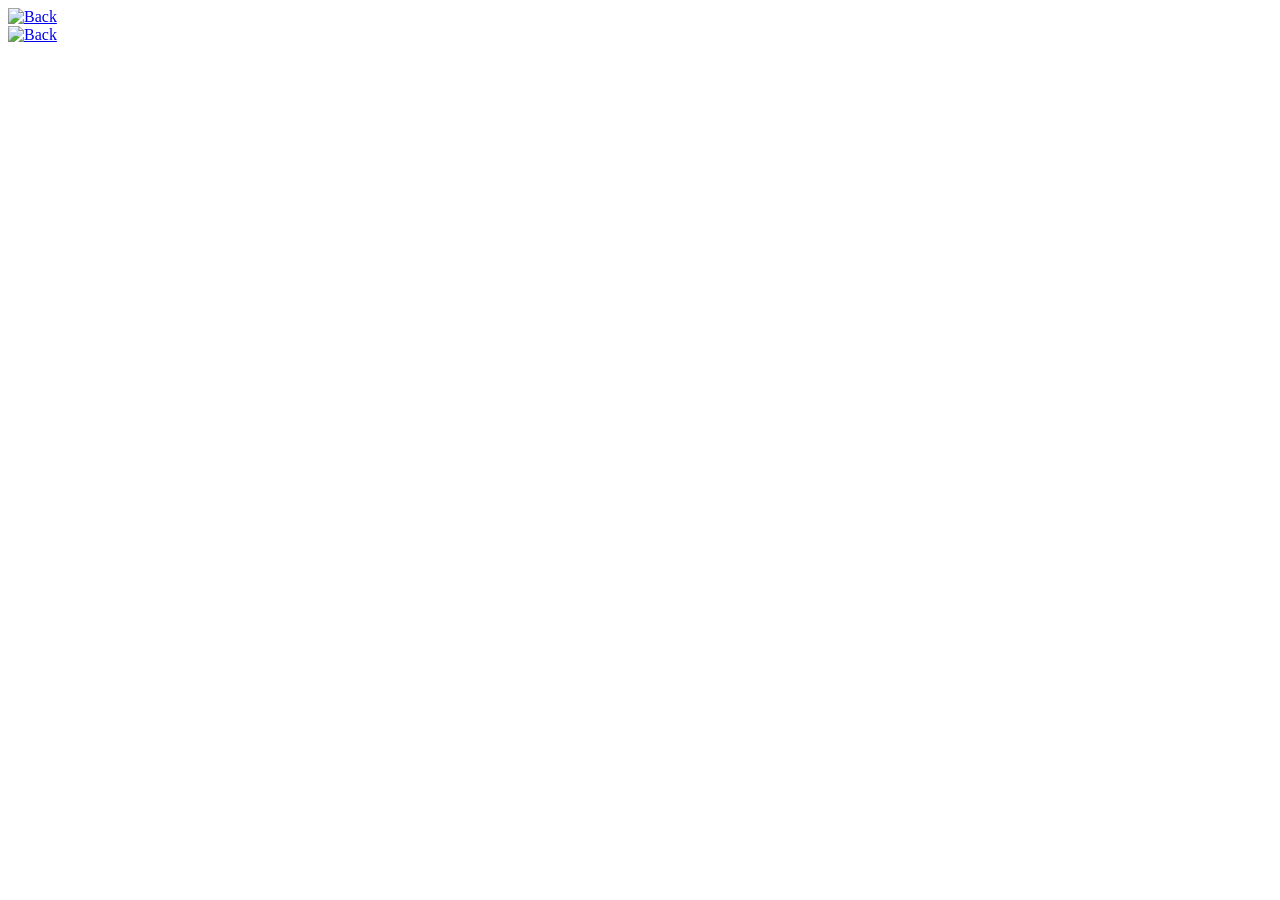
==== Views/Detail.html @ 74a3f856 "feat: :sparkles: Se crea archivo de Vista de Detalles de Productos" ====
<!DOCTYPE html>
<html lang="en">
<head>
    <meta charset="UTF-8">
    <meta name="viewport" content="width=device-width, initial-scale=1.0">
    <title>Detalle del Producto</title>
</head>
<body>
    <main id="Vestido-Floral" class="Detail-Product-View">
        <section class="Product-Gallery">
            <a href="../Index.html" class="bn-back"><img src="Storage/Img/AppIcon/previous.svg" alt="Back"></a>

        </section>
    </main>
    <main id="Elegante-Negro" class="Detail-Product-View">
        <section class="Product-Gallery">
            <a href="../Index.html" class="bn-back"><img src="Storage/Img/AppIcon/previous.svg" alt="Back"></a>
            
        </section>
    </main>
</body>
</html>
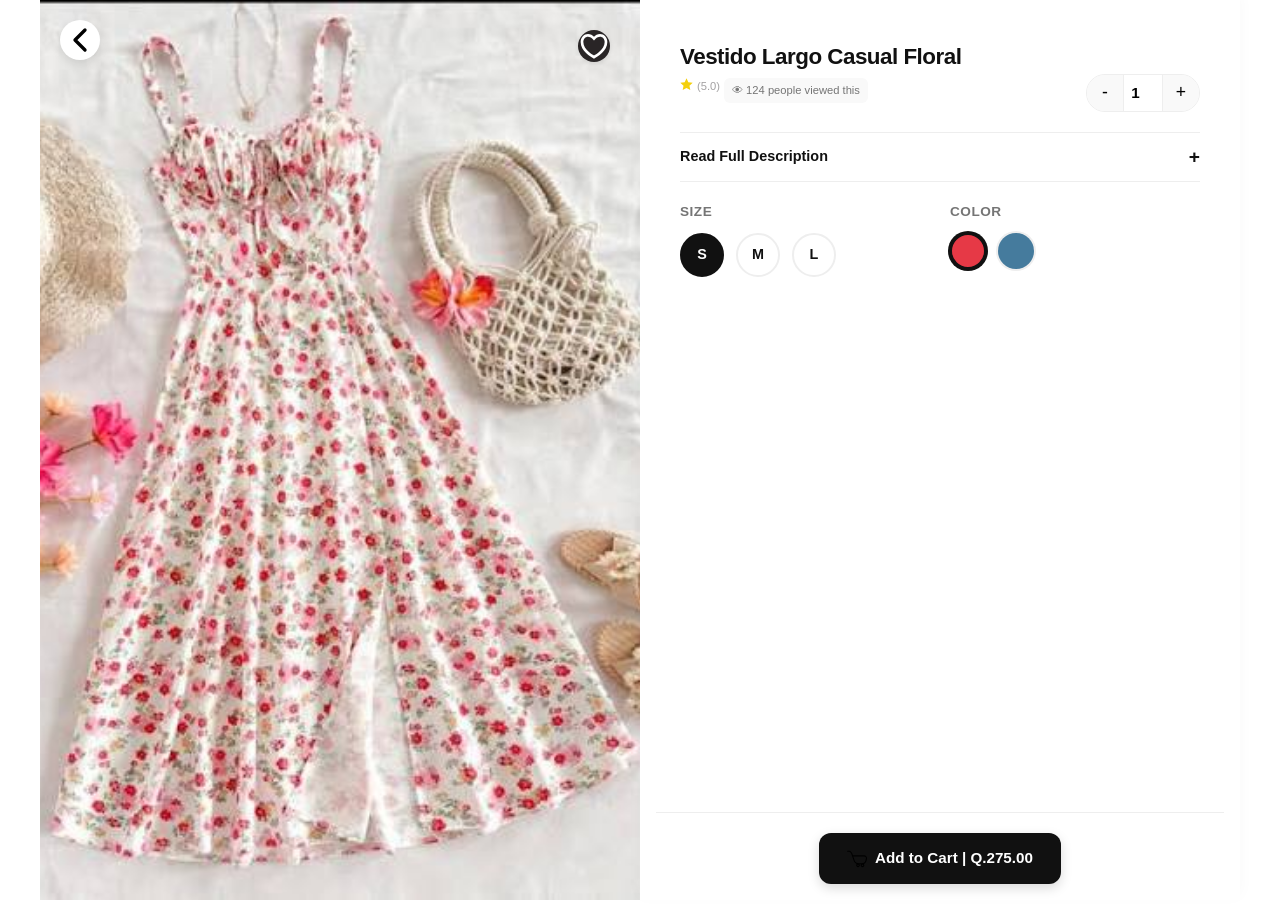
==== commit d1c28036: "style: :art: Se agregan estilos a la Vista Detalles del Producto" ====
--- a/Views/Detail.html
+++ b/Views/Detail.html
@@ -3,19 +3,87 @@
 <head>
     <meta charset="UTF-8">
     <meta name="viewport" content="width=device-width, initial-scale=1.0">
-    <title>Detalle del Producto</title>
+    <title>Product Detail - E-Commerce</title>
+    <link rel="stylesheet" href="../CSS/Styles.css">
+    <link rel="stylesheet" href="../CSS/Variables.css">
+    <link rel="stylesheet" href="../CSS/Details.css">
 </head>
 <body>
-    <main id="Vestido-Floral" class="Detail-Product-View">
-        <section class="Product-Gallery">
-            <a href="../Index.html" class="bn-back"><img src="Storage/Img/AppIcon/previous.svg" alt="Back"></a>
 
+    <main id="Vestido-Floral" class="detail-product-view">
+        <section class="product-gallery">
+            <div class="gallery-actions">
+                <a href="../index.html" class="btn-back" aria-label="Go back"><img src="../Storage/Img/AppIcon/previous.svg" alt="Back"></a>
+                <button class="bn-favorite" aria-label="Añadir a Favotiros"><img src="../Storage/Img/AppIcon/fav.svg" alt="Favorite"></button>
+            </div>
+            <img src="../Storage/Img/Products/Dresses/LCF.jpg" alt="Vestido Largo Casual Floral" class="main-product-image">
         </section>
-    </main>
-    <main id="Elegante-Negro" class="Detail-Product-View">
-        <section class="Product-Gallery">
-            <a href="../Index.html" class="bn-back"><img src="Storage/Img/AppIcon/previous.svg" alt="Back"></a>
+
+        <section class="product-info">
             
+            <div class="info-header">
+                <h1 class="product-title">Vestido Largo Casual Floral</h1>
+                
+                <div class="product-meta">
+                    <div class="Product-Rating">
+                        <img src="../Storage/Img/AppIcon/star.svg" alt="Rating" class="stars">
+                        <span class="NoRating">(5.0)</span>
+                        <span class="views-counter">👁 124 people viewed this</span>
+                    </div>
+                    <div class="custom-group quantity-section">
+                        <div class="quantity-selector">
+                            <button type="button" class="qty-btn">-</button>
+                            <input type="number" name="quantity" value="1" min="1" readonly>
+                            <button type="button" class="qty-btn">+</button>
+                        </div>
+                    </div>
+                </div>
+            </div>
+
+            <div class="product-description-block">
+                <details class="accordion-description">
+                    <summary class="btn-see-more">Read Full Description</summary>
+                    <div class="full-description-content">
+                        <p>Diseñado con un tejido fluido y un patrón botánico ideal para salidas por la tarde o eventos semi-formales al aire libre.</p>
+                    </div>
+                </details>
+            </div>
+
+            <form class="product-customization">
+                <div class="customization-row">
+                    <div class="custom-group">
+                        <span class="group-label">Size</span>
+                        <div class="options-container">
+                            <input type="radio" name="size-floral" id="size-s-floral" value="s" checked>
+                            <label for="size-s-floral">S</label>
+
+                            <input type="radio" name="size-floral" id="size-m-floral" value="m">
+                            <label for="size-m-floral">M</label>
+
+                            <input type="radio" name="size-floral" id="size-l-floral" value="l">
+                            <label for="size-l-floral">L</label>
+                        </div>
+                    </div>
+
+                    <div class="custom-group">
+                        <span class="group-label">Color</span>
+                        <div class="options-container colors">
+                            <input type="radio" name="color-floral" id="color-red-floral" value="red" checked>
+                            <label for="color-red-floral" style="background-color: #e63946;" title="Floral Red"></label>
+
+                            <input type="radio" name="color-floral" id="color-blue-floral" value="blue">
+                            <label for="color-blue-floral" style="background-color: #457b9d;" title="Floral Blue"></label>
+                        </div>
+                    </div>
+                </div>
+            </form>
+
+            <div class="checkout-actions">
+                <div class="price-container">
+                    <a href="checkout.html" class="btn-buy-now"><img src="../Storage/Img/AppIcon/ShopCart.svg" alt="Cart">Add to Cart | Q.275.00</a>
+                </div>
+            </div>
+
         </section>
     </main>
 </body>
--- a/CSS/Styles.css
+++ b/CSS/Styles.css
@@ -0,0 +1,194 @@
+/* ==========================================================================
+   ESTILOS DE LA SECCIÓN DE BIENVENIDA
+   ========================================================================== */
+
+
+/* ==========================================================================
+   ESTILOS DE LA SECCIÓN DE BIENVENIDA
+   ========================================================================== */
+.categories-list {
+    display: flex;
+    gap: 15px;
+    list-style: none;
+    padding: 10px;
+    overflow-x: auto;
+    white-space: nowrap;
+}
+.menu {
+    border: solid;
+    border-width: 1px;
+    border-radius: 5px;
+    border-color: #A3A1A2;
+}
+.nav-menu{
+    padding: 2px;
+    font-family: var(--font-main);
+    text-decoration: none;
+    color: var(--primary-color)
+}
+.nav-menu img {
+    margin: 2px;
+    width: 20px;
+}
+
+/* ==========================================================================
+   ESTILOS DE LA SECCIÓN Y LA REJILLA (GRID)
+   ========================================================================== */
+.Product-Categories-Section {
+    padding: 20px;
+    font-family: var(--font-main);
+}
+
+/* Mobile-first: Por defecto en pantallas pequeñas muestra 2 columnas */
+.Product-grid {
+    display: grid;
+    grid-template-columns: repeat(2, 1fr);
+    gap: 15px;
+}
+
+/* ==========================================================================
+   TARJETA DE PRODUCTO (CARD)
+   ========================================================================== */
+.Product-card {
+    background-color: #ffffff;
+    border-radius: 12px;
+    overflow: hidden;
+    display: flex;
+    flex-direction: column;
+    position: relative;
+}
+
+/* Contenedor de la imagen y botón favoritos */
+.Card-Image-Container {
+    position: relative;
+    width: 100%;
+    height: 70%;
+    padding-top: 125px;
+    background-color: var(--bg-light);
+    border-radius: 12px;
+}
+
+.Product-Image {
+    position: absolute;
+    top: 0;
+    left: 0;
+    width: 100%;
+    height: 100%;
+    object-fit: cover; 
+}
+
+/* Botón flotante de Favoritos */
+.bn-favorite {
+    position: absolute;
+    top: 10px;
+    right: 10px;
+    background: #292526;
+    border: none;
+    width: 32px;
+    height: 32px;
+    border-radius: 50%;
+    display: flex;
+    align-items: center;
+    justify-content: center;
+    color: var(--text-muted);
+    font-size: 1.1rem;
+    cursor: pointer;
+    box-shadow: 0 2px 5px rgba(0,0,0,0.1);
+    transition: transform 0.2s ease;
+}
+
+.bn-favorite:hover {
+    background-color: #A3A1A2;
+}
+.bn-favorite:active {
+    transform: scale(0.9);
+    color: var(--accent-color);
+}
+
+/* Información de la tarjeta */
+.card-info {
+    padding: 12px;
+    display: flex;
+    flex-direction: column;
+    flex-grow: 1;
+}
+
+.Product-Category-Tag {
+    font-size: 0.75rem;
+    font-family: var(--font-main);
+    color: var(--text-muted);
+    text-transform: uppercase;
+    margin-bottom: 2px;
+}
+
+.Details {
+    font-size: 0.9rem;
+    font-weight: 700;
+    font-family: var(--font-main);
+    color: var(--primary-color);
+    margin: 0 0 3px 3px;
+    line-height: 1;
+    text-decoration: none;
+}
+
+/* Calificaciones (Ratings) */
+.Product-Rating {
+    display: flex;
+    align-items: right;
+    gap: 4px;
+    font-size: 0.7rem;
+    margin-bottom: 5px;
+}
+
+.stars {
+    width: 13px;
+    height: 13px;
+}
+
+.NoRating {
+    color: var(--text-muted);
+}
+
+/* Footer de la tarjeta: Precio y botón */
+.card-footer {
+    display: flex;
+    justify-content: space-between;
+    align-items: center;
+    margin-top: auto; /* Alineación perfecta al fondo */
+}
+
+.Product-Price {
+    font-size: 0.7rem;
+    font-weight: 700;
+    color: var(--primary-color);
+}
+
+/* ==========================================================================
+   MEDIA QUERIES (RESPONSIVE)
+   ========================================================================== */
+
+/* Pantallas medianas (Tabletas - desde 600px) */
+@media (min-width: 600px) {
+    .Product-grid {
+        grid-template-columns: repeat(3, 1fr);
+        gap: 20px;
+    }
+    .Product-Title {
+        font-size: 1rem;
+    }
+}
+
+/* Pantallas grandes (Escritorio - desde 1024px) */
+@media (min-width: 1024px) {
+    .Product-grid {
+        grid-template-columns: repeat(4, 1fr); /* 4 tarjetas por fila */
+        max-width: 1200px;
+        margin: 0 auto;
+    }
+    .Product-Categories-Section {
+        padding: 40px 20px;
+    }
+    .Details:hover {
+        background-color: #333333; /* Efecto hover visual sin romper restricciones */
+    }
+}
--- a/CSS/Variables.css
+++ b/CSS/Variables.css
@@ -0,0 +1,12 @@
+/* ==========================================================================
+   VARIABLES (variables.css o al inicio de tu archivo)
+   ========================================================================== */
+:root {
+    --primary-color: #292526;    /* Tonos oscuros para una UI limpia de moda */
+    --accent-color: #121111;     /* Color para favoritos (corazón) o etiquetas */
+    --text-muted: #A3A1A2;       /* Gris para categorías y calificaciones */
+    --bg-light: #f2f2f2;         /* Fondo de las tarjetas o secciones */
+    --border-color: #eeeeee;
+    --card-shadow: 0 4px 12px rgba(0, 0, 0, 0.05);
+    --font-main: 'Encode Sans', sans-serif; /* Tipografía requerida en tu árbol */
+}
--- a/CSS/Details.css
+++ b/CSS/Details.css
@@ -0,0 +1,386 @@
+/* ==========================================================================
+   IMPORTACIÓN Y CONFIGURACIÓN BASE
+   ========================================================================== */
+@import url('variables.css');
+
+* {
+    margin: 0;
+    padding: 0;
+    box-sizing: border-box;
+}
+
+body {
+    font-family: var(--font-main, 'Encode Sans', sans-serif);
+    background-color: #ffffff;
+    color: #111111;
+    line-height: 1.5;
+}
+
+/* ==========================================================================
+   LÓGICA INTERACTIVA CON :TARGET (SIMULACIÓN DINÁMICA SIN JS)
+   ========================================================================== */
+
+/* 1. Por defecto ocultamos todas las vistas de detalle de producto */
+.detail-product-view {
+    display: none;
+    flex-direction: column;
+    min-height: 100vh;
+}
+
+/* 2. Mostramos únicamente la vista cuyo ID coincida con el #hash de la URL */
+.detail-product-view:target {
+    display: flex;
+}
+
+/* 3. Respaldo: Si entran a detail.html sin un ID en la URL, se muestra el primero */
+.detail-product-view:first-of-type {
+    display: flex;
+}
+
+/* 4. Si hay un producto seleccionado en la URL que NO es el primero, 
+      ocultamos el primero para que no se dupliquen visualmente */
+.detail-product-view:target ~ .detail-product-view:first-of-type {
+    display: none;
+}
+
+
+/* ==========================================================================
+   ESTRUCTURA Y LAYOUT (MOBILE-FIRST)
+   ========================================================================== */
+
+/* Bloque Superior: Galería de Imágenes */
+.product-gallery {
+    position: relative;
+    width: 100%;
+    height: 55vh; /* Ocupa más de la mitad de la pantalla móvil */
+    background-color: #f5f5f5;
+}
+
+.product-gallery img {
+    width: 100%;
+    height: 100%;
+    object-fit: cover;
+}
+
+/* Botones flotantes sobre la imagen */
+.gallery-actions {
+    position: absolute;
+    top: 20px;
+    left: 20px;
+    right: 20px;
+    display: flex;
+    justify-content: space-between;
+    z-index: 10;
+}
+
+.btn-back, .btn-fav {
+    background-color: #ffffff;
+    border: none;
+    width: 40px;
+    height: 40px;
+    border-radius: 50%;
+    display: flex;
+    align-items: center;
+    justify-content: center;
+    font-size: 1.2rem;
+    color: #111111;
+    text-decoration: none;
+    box-shadow: 0 4px 10px rgba(0,0,0,0.1);
+    cursor: pointer;
+    transition: transform 0.2s ease;
+}
+
+.btn-back:active, .btn-fav:active {
+    transform: scale(0.9);
+}
+
+.btn-fav {
+    color: #757575;
+}
+
+/* Bloque Inferior: Panel de Información */
+.product-info {
+    background-color: #ffffff;
+    border-top-left-radius: 24px;
+    border-top-right-radius: 24px;
+    margin-top: -20px; /* Sube el panel para montarse elegantemente sobre la foto */
+    position: relative;
+    padding: 24px;
+    flex-grow: 1;
+    display: flex;
+    flex-direction: column;
+    gap: 20px;
+    box-shadow: 0 -5px 15px rgba(0,0,0,0.03);
+}
+
+.product-title {
+    font-size: 1.4rem;
+    font-weight: 600;
+    letter-spacing: -0.5px;
+}
+
+.product-meta {
+    display: flex;
+    justify-content: space-between;
+    align-items: center;
+    font-size: 0.85rem;
+}
+
+.stars {
+    color: #ffb703;
+}
+
+.rating-count {
+    color: #757575;
+    margin-left: 4px;
+}
+
+.views-counter {
+    color: #757575;
+    background-color: #f9f9f9;
+    padding: 4px 8px;
+    border-radius: 6px;
+}
+
+/* ==========================================================================
+   ACORDEÓN DESPLEGABLE NATIVO (DETAILS / SUMMARY)
+   ========================================================================== */
+.product-description-block {
+    border-top: 1px solid #eeeeee;
+    border-bottom: 1px solid #eeeeee;
+    padding: 10px 0;
+}
+
+.accordion-description summary {
+    list-style: none; /* Oculta la flecha por defecto del navegador */
+    font-weight: 600;
+    font-size: 0.9rem;
+    cursor: pointer;
+    display: flex;
+    justify-content: space-between;
+    align-items: center;
+}
+
+/* Añade un indicador visual (+) usando pseudo-elementos */
+.accordion-description summary::after {
+    content: '+';
+    font-size: 1.2rem;
+}
+
+.accordion-description[open] summary::after {
+    content: '−';
+}
+
+.full-description-content {
+    padding-top: 10px;
+    font-size: 0.88rem;
+    color: #555555;
+}
+
+/* ==========================================================================
+   FORMULARIO DE PERSONALIZACIÓN
+   ========================================================================== */
+.customization-row {
+    display: flex;
+    flex-direction: row; /* Alineación horizontal */
+    gap: 20px;           /* Espacio de separación entre Talla y Color */
+    width: 100%;
+}
+
+/* Hacemos que cada bloque ocupe exactamente la mitad del espacio disponible */
+.customization-row .custom-group {
+    flex: 1; 
+}
+
+   .product-customization {
+    display: flex;
+    flex-direction: column;
+    gap: 20px;
+}
+
+.custom-group {
+    display: flex;
+    flex-direction: column;
+    gap: 10px;
+}
+
+.group-label {
+    font-size: 0.85rem;
+    font-weight: 600;
+    text-transform: uppercase;
+    color: #757575;
+    letter-spacing: 0.5px;
+}
+
+.options-container {
+    display: flex;
+    gap: 12px;
+}
+
+/* Esconder los Inputs Reales */
+.options-container input[type="radio"] {
+    display: none;
+}
+
+/* Estilizar las Etiquetas de Tallas */
+.options-container label {
+    display: flex;
+    align-items: center;
+    justify-content: center;
+    width: 44px;
+    height: 44px;
+    border: 2px solid #eeeeee;
+    border-radius: 50%;
+    font-size: 0.9rem;
+    font-weight: 600;
+    cursor: pointer;
+    transition: all 0.2s ease;
+}
+
+/* Efecto de Selección de Talla */
+.options-container input[type="radio"]:checked + label {
+    border-color: #111111;
+    background-color: #111111;
+    color: #ffffff;
+}
+
+/* Estilizar las Etiquetas de Color */
+.options-container.colors label {
+    width: 36px;
+    height: 36px;
+    border-radius: 50%;
+    border: 2px solid transparent;
+    box-shadow: 0 0 0 2px #eeeeee; /* Simula un borde externo separado */
+}
+
+/* Efecto de Selección de Color */
+.options-container.colors input[type="radio"]:checked + label {
+    box-shadow: 0 0 0 2px #111111;
+}
+
+/* Selector de Cantidad */
+.quantity-selector {
+    display: flex;
+    align-items: center;
+    border: 1px solid #eeeeee;
+    border-radius: 50px;
+    width: max-content;
+    overflow: hidden;
+}
+
+.qty-btn {
+    background-color: #f9f9f9;
+    border: none;
+    width: 36px;
+    height: 36px;
+    font-size: 1.1rem;
+    cursor: pointer;
+}
+
+.quantity-selector input {
+    width: 40px;
+    height: 36px;
+    text-align: center;
+    border: none;
+    border-left: 1px solid #eeeeee;
+    border-right: 1px solid #eeeeee;
+    font-weight: 600;
+    font-size: 0.95rem;
+}
+
+/* ==========================================================================
+   BARRA FIJA DE COMPRA (CHECKOUT ACTIONS)
+   ========================================================================== */
+.checkout-actions {
+    position: sticky;
+    bottom: 0;
+    left: 0;
+    right: 0;
+    background-color: #ffffff;
+    border-top: 1px solid #eeeeee;
+    padding: 16px 24px;
+    margin: 20px -24px -24px -24px; /* Cancela el padding del contenedor padre */
+    display: flex;
+    justify-content:center;
+    align-items: center;
+    z-index: 20;
+}
+
+.price-container {
+    display: flex;
+    flex-direction: column;
+}
+
+.btn-buy-now {
+    background-color: #111111;
+    color: #ffffff;
+    text-decoration: none;
+    padding: 14px 28px;
+    border-radius: 12px;
+    font-weight: 600;
+    font-size: 0.95rem;
+    display: flex;
+    align-items: center;
+    gap: 8px;
+    box-shadow: 0 4px 12px rgba(0,0,0,0.15);
+}
+.btn-buy-now img {
+    fill:#121111;
+    stroke: #ffffff;
+    width: 20px;
+    height: 20px;
+}
+.btn-buy-now:hover {
+    background-color: #333333;
+    transform: scale(0.9);
+    color: var(--bg-light);
+}
+.btn-back, .btn-fav {
+    background-color: #ffffff;
+    border: none;
+    width: 40px;
+    height: 40px;
+    border-radius: 50%;
+    display: flex;
+    align-items: center;
+    justify-content: center;
+    font-size: 1.2rem;
+    color: #111111;
+    text-decoration: none;
+    box-shadow: 0 4px 10px rgba(0,0,0,0.1);
+    cursor: pointer;
+    transition: transform 0.2s ease;
+}
+
+
+/* ==========================================================================
+   MEDIA QUERIES (ADAPTACIÓN A PANTALLAS GRANDES)
+   ========================================================================== */
+@media (min-width: 768px) {
+    .detail-product-view:target,
+    .detail-product-view:first-of-type {
+        display: grid;
+        grid-template-columns: 1fr 1fr; /* Divide la pantalla en dos columnas en Escritorio */
+        height: 100vh;
+        max-width: 1200px;
+        margin: 0 auto;
+    }
+
+    .product-gallery {
+        height: 100vh;
+    }
+
+    .product-info {
+        margin-top: 0;
+        border-radius: 0;
+        padding: 40px;
+        overflow-y: auto; /* Permite hacer scroll interno en la columna de textos */
+    }
+
+    .checkout-actions {
+        position: relative;
+        margin-top: auto;
+        padding: 20px 0 0 0;
+        border-top: 1px solid #eeeeee;
+    }
+}
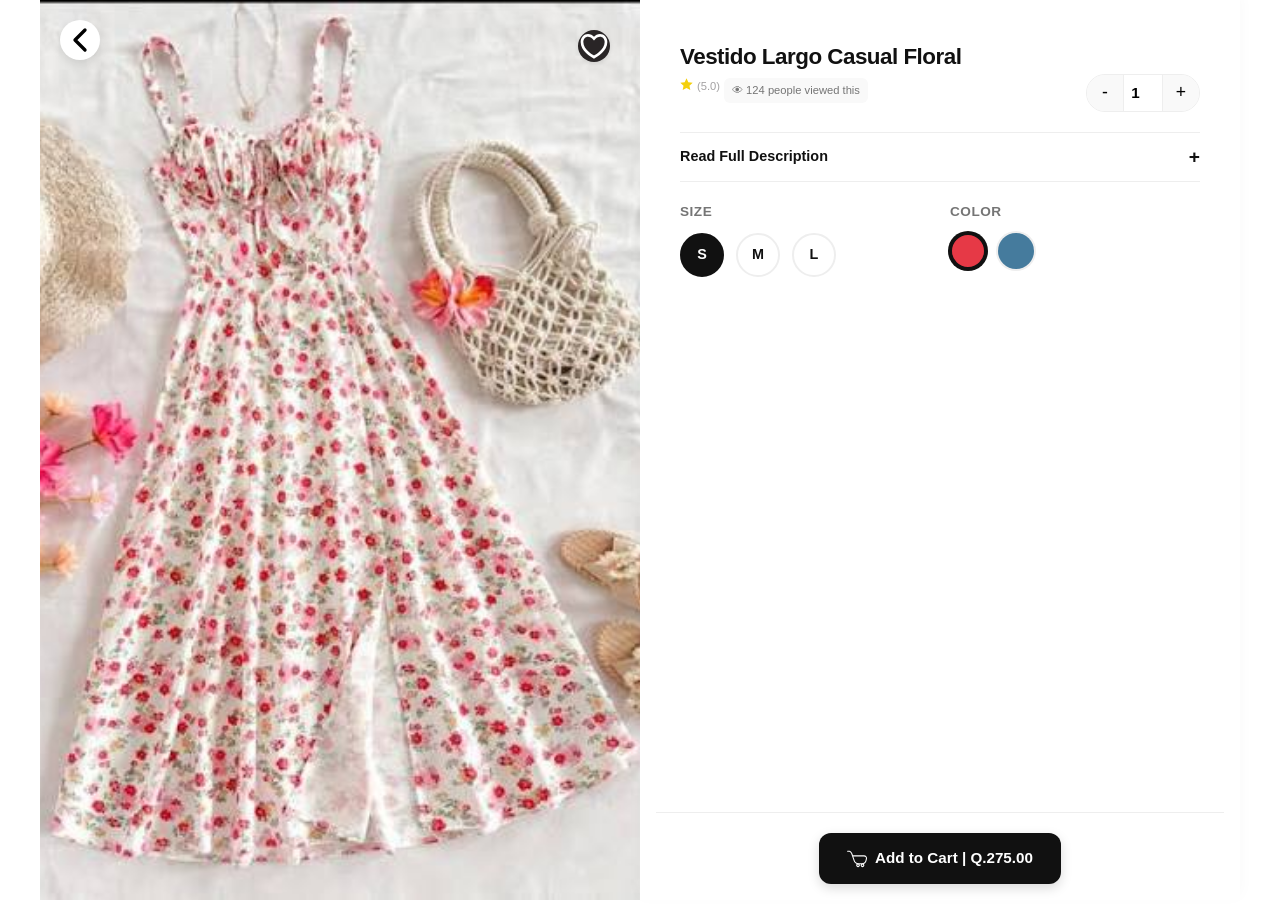
==== commit 404f0099: "fix: :bug: Se realizan cambios en el código y los estilos" ====
--- a/Views/Detail.html
+++ b/Views/Detail.html
@@ -33,7 +33,7 @@
                     <div class="custom-group quantity-section">
                         <div class="quantity-selector">
                             <button type="button" class="qty-btn">-</button>
-                            <input type="number" name="quantity" value="1" min="1" readonly>
+                            <input type="number" value="1" min="1">
                             <button type="button" class="qty-btn">+</button>
                         </div>
                     </div>
--- a/CSS/Styles.css
+++ b/CSS/Styles.css
@@ -1,34 +1,247 @@
 /* ==========================================================================
-   ESTILOS DE LA SECCIÓN DE BIENVENIDA
-   ========================================================================== */
-
-
-/* ==========================================================================
-   ESTILOS DE LA SECCIÓN DE BIENVENIDA
-   ========================================================================== */
+   ESTILOS DEL HEADER - MOBILE FIRST
+   ========================================================================== */
+
+.main-header {
+    background-color: #ffffff;
+    padding: 16px 20px 8px 20px;
+    border-bottom: 1px solid var(--border-color, #eeeeee);
+    font-family: var(--font-main, 'Encode Sans', sans-serif);
+    position: sticky;
+    top: 0;
+    z-index: 100;
+}
+
+/* Distribución del bloque superior */
+.header-top {
+    display: flex;
+    flex-direction: column;
+    gap: 16px;
+    margin-bottom: 16px;
+}
+
+/* Bloque de Perfil de Usuario */
+.User-Profile {
+    display: flex;
+    flex-direction:initial;
+    align-items: center;
+    gap: 12px;
+}
+
+.profile-img {
+    width: 48px;
+    height: 48px;
+    border-radius: 50%;
+    object-fit: cover;
+    border: 1px solid var(--border-color, #eeeeee);
+}
+
+.ProfileSaludo {
+    font-size: 0.8rem;
+    color: var(--text-muted, #757575);
+    margin: 0;
+}
+
+.ProfileUser {
+    font-size: 1.1rem;
+    font-weight: 600;
+    color: var(--primary-color, #111111);
+    margin: 0;
+}
+
+/* Barra de búsqueda y botón de filtro alineados */
+.Search-bar {
+    display: flex;
+    gap: 10px;
+    width: 100%;
+}
+
+.input-container {
+    position: relative;
+    flex-grow: 1;
+}
+
+#searchInput {
+    width: 100%;
+    padding: 12px 16px;
+    border: 1px solid var(--border-color, #eeeeee);
+    background-color: var(--bg-light, #f9f9f9);
+    border-radius: 12px;
+    font-size: 0.9rem;
+    outline: none;
+    transition: all 0.2s ease;
+}
+
+#searchInput:focus {
+    border-color: var(--primary-color, #111111);
+    background-color: #ffffff;
+}
+
+
+.BotonFiltro {
+    background-color: var(--primary-color, #111111);
+    border: none;
+    width: 45px;
+    height: 45px;
+    border-radius: 12px;
+    display: flex;
+    align-items: center;
+    justify-content: center;
+    cursor: pointer;
+    transition: transform 0.1s ease;
+}
+
+/* Invertir el color del icono de filtro si es negro para que resalte en el botón oscuro */
+.BotonFiltro img {
+    filter: invert(1); 
+}
+
+.BotonFiltro:active {
+    transform: scale(0.95);
+}
+
+/* ==========================================================================
+   BARRA DE NAVEGACIÓN INFERIOR DE LA APP
+   ========================================================================== */
+
+.mobile-nav {
+    position: fixed;
+    bottom: 5%;
+    left: 5%;
+    right: 5%;
+    height: 60px; 
+    background-color: #121111;
+    border-top: 1px solid var(--border-color, #121111);
+    border-radius: 50px;
+    display: flex;
+    justify-content: space-around;
+    align-items: center;
+    z-index: 1000;
+}
+
+/* Cada uno de tus enlaces contenedores */
+.nav-item {
+    display: flex;
+    flex-direction: column;
+    align-items: center;
+    justify-content: center;
+    width: 25%; /* Divide la barra exactamente en 4 partes iguales */
+    height: 100%;
+    text-decoration: none;
+    transition: all 0.2s ease;
+}
+
+/* Contenedor span de la imagen */
+.nav-item {
+    display: flex;
+    align-items: center;
+    justify-content: center;
+}
+
+/* Control absoluto del tamaño de tus iconos (Ignora y sobreescribe el width="75") */
+.nav-item img {
+    width: 24px;   /* Tamaño estándar de UI de aplicaciones móviles */
+    height: 24px;
+    object-fit: contain;
+    opacity: 1;  /* Estado inactivo: los iconos se ven un poco más claros */
+    transition: all 0.2s ease;
+    display: flex;
+    align-items: center;
+    justify-content: center;
+    filter: invert(1); /* Invierte el color de los iconos para que resalten en la barra oscura */
+}
+
+/* ==========================================================================
+   RESPONSIVE - COMPORTAMIENTO EN ESCRITORIO
+   ========================================================================== */
+@media (min-width: 768px) {
+    /* Como en pantallas grandes (Desktop) se suele navegar desde el header superior,
+       ocultamos la barra baja para evitar sobrecargar visualmente la pantalla */
+    .mobile-nav {
+        display: none;
+    }
+}
+
+/* ==========================================================================
+   MENÚ DE CATEGORÍAS
+   ========================================================================== */
+
+.nav-categories {
+    margin-left: -20px; /* Rompe el padding del header para un scroll infinito de borde a borde */
+    margin-right: -20px;
+}
+
 .categories-list {
     display: flex;
-    gap: 15px;
+    gap: 10px;
     list-style: none;
-    padding: 10px;
-    overflow-x: auto;
+    padding: 4px 20px 8px 20px;
+    overflow-x: auto; 
     white-space: nowrap;
-}
-.menu {
-    border: solid;
-    border-width: 1px;
-    border-radius: 5px;
-    border-color: #A3A1A2;
-}
-.nav-menu{
-    padding: 2px;
-    font-family: var(--font-main);
+    scrollbar-width: none; /* Oculta la barra de scroll en Firefox */
+}
+
+/* Ocultar barra de scroll en navegadores basados en Webkit (Chrome, Safari, Edge) */
+.categories-list::-webkit-scrollbar {
+    display: none;
+}
+
+/* Botón individual de categoría */
+.nav-menu {
+    display: flex;
+    align-items: center;
+    gap: 8px;
     text-decoration: none;
-    color: var(--primary-color)
-}
+    color: var(--text-muted, #757575);
+    font-size: 0.85rem;
+    font-weight: 500;
+    padding: 8px 14px;
+    border-radius: 25px;
+    background-color: var(--bg-light, #f9f9f9);
+    border: 1px solid var(--border-color, #eeeeee);
+    transition: all 0.2s ease;
+}
+
 .nav-menu img {
-    margin: 2px;
     width: 20px;
+    height: 20px;
+    border-radius: 25%;
+    object-fit: cover;
+    stroke: #ffffff;
+    border: 1px solid #ffffff;
+    transition: all 0.2s ease;
+}
+
+.nav-menu:active {
+    color: #ffffff;
+    background-color: var(--primary-color, #A3A1A2);
+    border-color: var(--primary-color, #A3A1A2);
+}
+
+/* ==========================================================================
+   MEDIA QUERIES (VISTA DESKTOP / TABLET desde 768px)
+   ========================================================================== */
+@media (min-width: 768px) {
+    .header-top {
+        flex-direction: row;
+        justify-content: space-between;
+        align-items: center;
+    }
+
+    .Search-bar {
+        max-width: 450px; 
+    }
+
+    .nav-categories {
+        margin: 0;
+    }
+
+    .categories-list {
+        padding: 12px 0 4px 0;
+        justify-content: flex-start;
+        overflow-x: visible;
+        flex-wrap: wrap; 
+    }
 }
 
 /* ==========================================================================
@@ -39,7 +252,6 @@
     font-family: var(--font-main);
 }
 
-/* Mobile-first: Por defecto en pantallas pequeñas muestra 2 columnas */
 .Product-grid {
     display: grid;
     grid-template-columns: repeat(2, 1fr);
@@ -62,7 +274,7 @@
 .Card-Image-Container {
     position: relative;
     width: 100%;
-    height: 70%;
+    height: 100%;
     padding-top: 125px;
     background-color: var(--bg-light);
     border-radius: 12px;
@@ -149,12 +361,12 @@
     color: var(--text-muted);
 }
 
-/* Footer de la tarjeta: Precio y botón */
+/* Footer de la tarjeta: Precio y calificación */
 .card-footer {
     display: flex;
     justify-content: space-between;
     align-items: center;
-    margin-top: auto; /* Alineación perfecta al fondo */
+    margin-top: auto;
 }
 
 .Product-Price {
@@ -188,7 +400,4 @@
     .Product-Categories-Section {
         padding: 40px 20px;
     }
-    .Details:hover {
-        background-color: #333333; /* Efecto hover visual sin romper restricciones */
-    }
 }
--- a/CSS/Details.css
+++ b/CSS/Details.css
@@ -1,8 +1,3 @@
-/* ==========================================================================
-   IMPORTACIÓN Y CONFIGURACIÓN BASE
-   ========================================================================== */
-@import url('variables.css');
-
 * {
     margin: 0;
     padding: 0;
@@ -17,7 +12,7 @@
 }
 
 /* ==========================================================================
-   LÓGICA INTERACTIVA CON :TARGET (SIMULACIÓN DINÁMICA SIN JS)
+   LÓGICA INTERACTIVA CON :TARGET
    ========================================================================== */
 
 /* 1. Por defecto ocultamos todas las vistas de detalle de producto */
@@ -94,10 +89,6 @@
     transform: scale(0.9);
 }
 
-.btn-fav {
-    color: #757575;
-}
-
 /* Bloque Inferior: Panel de Información */
 .product-info {
     background-color: #ffffff;
@@ -126,10 +117,6 @@
     font-size: 0.85rem;
 }
 
-.stars {
-    color: #ffb703;
-}
-
 .rating-count {
     color: #757575;
     margin-left: 4px;
@@ -143,7 +130,7 @@
 }
 
 /* ==========================================================================
-   ACORDEÓN DESPLEGABLE NATIVO (DETAILS / SUMMARY)
+   ACORDEÓN DESPLEGABLE
    ========================================================================== */
 .product-description-block {
     border-top: 1px solid #eeeeee;
@@ -182,12 +169,11 @@
    ========================================================================== */
 .customization-row {
     display: flex;
-    flex-direction: row; /* Alineación horizontal */
-    gap: 20px;           /* Espacio de separación entre Talla y Color */
+    flex-direction: row; 
+    gap: 20px;           
     width: 100%;
 }
 
-/* Hacemos que cada bloque ocupe exactamente la mitad del espacio disponible */
 .customization-row .custom-group {
     flex: 1; 
 }
@@ -217,12 +203,10 @@
     gap: 12px;
 }
 
-/* Esconder los Inputs Reales */
 .options-container input[type="radio"] {
     display: none;
 }
 
-/* Estilizar las Etiquetas de Tallas */
 .options-container label {
     display: flex;
     align-items: center;
@@ -237,14 +221,12 @@
     transition: all 0.2s ease;
 }
 
-/* Efecto de Selección de Talla */
 .options-container input[type="radio"]:checked + label {
     border-color: #111111;
     background-color: #111111;
     color: #ffffff;
 }
 
-/* Estilizar las Etiquetas de Color */
 .options-container.colors label {
     width: 36px;
     height: 36px;
@@ -289,7 +271,7 @@
 }
 
 /* ==========================================================================
-   BARRA FIJA DE COMPRA (CHECKOUT ACTIONS)
+   BARRA FIJA DE COMPRA
    ========================================================================== */
 .checkout-actions {
     position: sticky;
@@ -299,7 +281,7 @@
     background-color: #ffffff;
     border-top: 1px solid #eeeeee;
     padding: 16px 24px;
-    margin: 20px -24px -24px -24px; /* Cancela el padding del contenedor padre */
+    margin: 20px -24px -24px -24px;
     display: flex;
     justify-content:center;
     align-items: center;
@@ -325,8 +307,7 @@
     box-shadow: 0 4px 12px rgba(0,0,0,0.15);
 }
 .btn-buy-now img {
-    fill:#121111;
-    stroke: #ffffff;
+    filter: invert(1);
     width: 20px;
     height: 20px;
 }
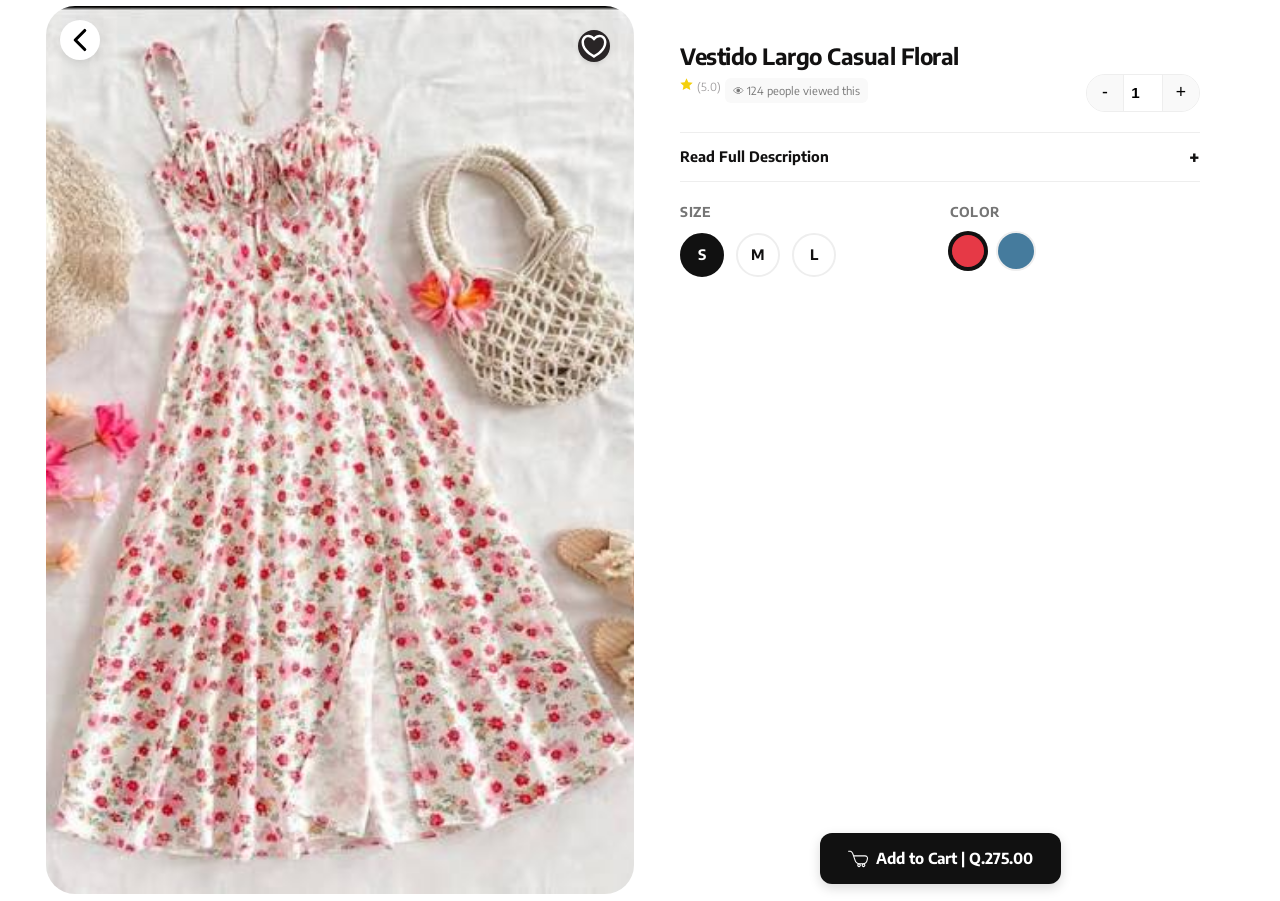
==== commit 60d48344: "refactor: :zap: Se realizan mejoras en el código y se aplican nuevos estilos" ====
--- a/Views/Detail.html
+++ b/Views/Detail.html
@@ -9,18 +9,16 @@
     <link rel="stylesheet" href="../CSS/Details.css">
 </head>
 <body>
-
     <main id="Vestido-Floral" class="detail-product-view">
         <section class="product-gallery">
             <div class="gallery-actions">
-                <a href="../index.html" class="btn-back" aria-label="Go back"><img src="../Storage/Img/AppIcon/previous.svg" alt="Back"></a>
-                <button class="bn-favorite" aria-label="Añadir a Favotiros"><img src="../Storage/Img/AppIcon/fav.svg" alt="Favorite"></button>
+                <a href="../Index.html" class="btn-back" aria-label="Go back"><img src="../Storage/Img/AppIcon/previous.svg" alt="Back"></a>
+                <button class="bn-favorite" aria-label="Añadir a Favoritos"><img src="../Storage/Img/AppIcon/fav.svg" alt="Favorite"></button>
             </div>
             <img src="../Storage/Img/Products/Dresses/LCF.jpg" alt="Vestido Largo Casual Floral" class="main-product-image">
         </section>
 
         <section class="product-info">
-            
             <div class="info-header">
                 <h1 class="product-title">Vestido Largo Casual Floral</h1>
                 
@@ -77,13 +75,11 @@
                     </div>
                 </div>
             </form>
-
             <div class="checkout-actions">
                 <div class="price-container">
-                    <a href="checkout.html" class="btn-buy-now"><img src="../Storage/Img/AppIcon/ShopCart.svg" alt="Cart">Add to Cart | Q.275.00</a>
+                    <a href="../Views/Checkout.html" class="btn-buy-now"><img src="../Storage/Img/AppIcon/ShopCart.svg" alt="Cart">Add to Cart | Q.275.00</a>
                 </div>
             </div>
-
         </section>
     </main>
 </body>
--- a/CSS/Styles.css
+++ b/CSS/Styles.css
@@ -1,14 +1,9 @@
-/* ==========================================================================
-   ESTILOS DEL HEADER - MOBILE FIRST
-   ========================================================================== */
-
 .main-header {
     background-color: #ffffff;
     padding: 16px 20px 8px 20px;
-    border-bottom: 1px solid var(--border-color, #eeeeee);
-    font-family: var(--font-main, 'Encode Sans', sans-serif);
+    font-family: var(--font-main);
     position: sticky;
-    top: 0;
+    top: 2%;
     z-index: 100;
 }
 
@@ -23,8 +18,9 @@
 /* Bloque de Perfil de Usuario */
 .User-Profile {
     display: flex;
-    flex-direction:initial;
-    align-items: center;
+    flex-direction: row;
+    flex-wrap: wrap;
+    justify-content: space-between;
     gap: 12px;
 }
 
@@ -33,19 +29,19 @@
     height: 48px;
     border-radius: 50%;
     object-fit: cover;
-    border: 1px solid var(--border-color, #eeeeee);
+    border: 1px solid var(--border-color);
 }
 
 .ProfileSaludo {
     font-size: 0.8rem;
-    color: var(--text-muted, #757575);
+    color: var(--text-muted);
     margin: 0;
 }
 
 .ProfileUser {
     font-size: 1.1rem;
     font-weight: 600;
-    color: var(--primary-color, #111111);
+    color: var(--primary-color);
     margin: 0;
 }
 
@@ -64,8 +60,10 @@
 #searchInput {
     width: 100%;
     padding: 12px 16px;
-    border: 1px solid var(--border-color, #eeeeee);
-    background-color: var(--bg-light, #f9f9f9);
+    border: 1px solid var(--border-color);
+    background-color: var(--bg-light);
+    border: 1px solid var(--border-color);
+    background-color: var(--bg-light);
     border-radius: 12px;
     font-size: 0.9rem;
     outline: none;
@@ -73,13 +71,14 @@
 }
 
 #searchInput:focus {
-    border-color: var(--primary-color, #111111);
+    border-color: var(--primary-color);
+    border-color: var(--primary-color);
     background-color: #ffffff;
 }
 
 
 .BotonFiltro {
-    background-color: var(--primary-color, #111111);
+    background-color: var(--primary-color);
     border: none;
     width: 45px;
     height: 45px;
@@ -110,13 +109,13 @@
     left: 5%;
     right: 5%;
     height: 60px; 
-    background-color: #121111;
-    border-top: 1px solid var(--border-color, #121111);
     border-radius: 50px;
     display: flex;
     justify-content: space-around;
     align-items: center;
     z-index: 1000;
+    background-color: #121111
+
 }
 
 /* Cada uno de tus enlaces contenedores */
@@ -131,34 +130,26 @@
     transition: all 0.2s ease;
 }
 
-/* Contenedor span de la imagen */
-.nav-item {
-    display: flex;
-    align-items: center;
-    justify-content: center;
-}
-
-/* Control absoluto del tamaño de tus iconos (Ignora y sobreescribe el width="75") */
 .nav-item img {
-    width: 24px;   /* Tamaño estándar de UI de aplicaciones móviles */
+    width: 24px;   
     height: 24px;
     object-fit: contain;
-    opacity: 1;  /* Estado inactivo: los iconos se ven un poco más claros */
+    opacity: 1;  
     transition: all 0.2s ease;
     display: flex;
     align-items: center;
     justify-content: center;
-    filter: invert(1); /* Invierte el color de los iconos para que resalten en la barra oscura */
+    filter: invert(1); 
 }
 
 /* ==========================================================================
    RESPONSIVE - COMPORTAMIENTO EN ESCRITORIO
    ========================================================================== */
 @media (min-width: 768px) {
-    /* Como en pantallas grandes (Desktop) se suele navegar desde el header superior,
-       ocultamos la barra baja para evitar sobrecargar visualmente la pantalla */
     .mobile-nav {
-        display: none;
+        bottom: 1%;
+        left: 30%;
+        right: 30%;
     }
 }
 
@@ -167,7 +158,8 @@
    ========================================================================== */
 
 .nav-categories {
-    margin-left: -20px; /* Rompe el padding del header para un scroll infinito de borde a borde */
+    margin-left: -20px;
+    margin-left: -20px;
     margin-right: -20px;
 }
 
@@ -192,35 +184,35 @@
     align-items: center;
     gap: 8px;
     text-decoration: none;
-    color: var(--text-muted, #757575);
+    color: var(--text-muted);
+    color: var(--text-muted);
     font-size: 0.85rem;
     font-weight: 500;
     padding: 8px 14px;
     border-radius: 25px;
-    background-color: var(--bg-light, #f9f9f9);
-    border: 1px solid var(--border-color, #eeeeee);
+    background-color: var(--bg-light);
+    border: 1px solid var(--border-color);
+    background-color: var(--bg-light);
+    border: 1px solid var(--border-color);
     transition: all 0.2s ease;
 }
 
 .nav-menu img {
     width: 20px;
     height: 20px;
-    border-radius: 25%;
     object-fit: cover;
-    stroke: #ffffff;
     border: 1px solid #ffffff;
     transition: all 0.2s ease;
 }
 
 .nav-menu:active {
     color: #ffffff;
-    background-color: var(--primary-color, #A3A1A2);
-    border-color: var(--primary-color, #A3A1A2);
-}
-
-/* ==========================================================================
-   MEDIA QUERIES (VISTA DESKTOP / TABLET desde 768px)
-   ========================================================================== */
+    background-color: var(--primary-color);
+    border-color: var(--primary-color);
+    background-color: var(--primary-color);
+    border-color: var(--primary-color);
+}
+
 @media (min-width: 768px) {
     .header-top {
         flex-direction: row;
@@ -233,7 +225,7 @@
     }
 
     .nav-categories {
-        margin: 0;
+       margin: 0;
     }
 
     .categories-list {
@@ -245,7 +237,7 @@
 }
 
 /* ==========================================================================
-   ESTILOS DE LA SECCIÓN Y LA REJILLA (GRID)
+   ESTILOS DE LA SECCIÓN Y LA REJILLA 
    ========================================================================== */
 .Product-Categories-Section {
     padding: 20px;
@@ -259,7 +251,7 @@
 }
 
 /* ==========================================================================
-   TARJETA DE PRODUCTO (CARD)
+   TARJETA DE PRODUCTO 
    ========================================================================== */
 .Product-card {
     background-color: #ffffff;
@@ -379,7 +371,6 @@
    MEDIA QUERIES (RESPONSIVE)
    ========================================================================== */
 
-/* Pantallas medianas (Tabletas - desde 600px) */
 @media (min-width: 600px) {
     .Product-grid {
         grid-template-columns: repeat(3, 1fr);
@@ -390,7 +381,6 @@
     }
 }
 
-/* Pantallas grandes (Escritorio - desde 1024px) */
 @media (min-width: 1024px) {
     .Product-grid {
         grid-template-columns: repeat(4, 1fr); /* 4 tarjetas por fila */
--- a/CSS/Variables.css
+++ b/CSS/Variables.css
@@ -1,12 +1,23 @@
-/* ==========================================================================
-   VARIABLES (variables.css o al inicio de tu archivo)
-   ========================================================================== */
+@font-face {
+    font-family: 'Encode Sans';
+    src: url('../Storage/Font/EncodeSans-VariableFont_wdth\,wght.ttf') format('truetype');
+    font-weight: 400;
+    font-style: normal;
+}
+
+@font-face {
+    font-family: 'Encode Sans';
+    src: url('../Storage/Font/EncodeSans-VariableFont_wdth\,wght.ttf') format('truetype');
+    font-weight: 700;
+    font-style: normal;
+}
+
 :root {
     --primary-color: #292526;    /* Tonos oscuros para una UI limpia de moda */
-    --accent-color: #121111;     /* Color para favoritos (corazón) o etiquetas */
+    --accent-color: #121111;     
     --text-muted: #A3A1A2;       /* Gris para categorías y calificaciones */
-    --bg-light: #f2f2f2;         /* Fondo de las tarjetas o secciones */
-    --border-color: #eeeeee;
+    --bg-light: #ffffff;         /* Fondo de las tarjetas o secciones */
+    --border-color: #787676;
     --card-shadow: 0 4px 12px rgba(0, 0, 0, 0.05);
     --font-main: 'Encode Sans', sans-serif; /* Tipografía requerida en tu árbol */
 }
--- a/CSS/Details.css
+++ b/CSS/Details.css
@@ -5,56 +5,45 @@
 }
 
 body {
-    font-family: var(--font-main, 'Encode Sans', sans-serif);
-    background-color: #ffffff;
-    color: #111111;
+    font-family: var(--font-main);
+    background-color: #ffffff;
+    color: var(--accent-color);
     line-height: 1.5;
+    border-radius: 30px;
 }
 
 /* ==========================================================================
    LÓGICA INTERACTIVA CON :TARGET
    ========================================================================== */
 
-/* 1. Por defecto ocultamos todas las vistas de detalle de producto */
 .detail-product-view {
     display: none;
     flex-direction: column;
     min-height: 100vh;
 }
-
-/* 2. Mostramos únicamente la vista cuyo ID coincida con el #hash de la URL */
 .detail-product-view:target {
     display: flex;
 }
-
-/* 3. Respaldo: Si entran a detail.html sin un ID en la URL, se muestra el primero */
 .detail-product-view:first-of-type {
     display: flex;
 }
-
-/* 4. Si hay un producto seleccionado en la URL que NO es el primero, 
-      ocultamos el primero para que no se dupliquen visualmente */
 .detail-product-view:target ~ .detail-product-view:first-of-type {
     display: none;
 }
-
-
-/* ==========================================================================
-   ESTRUCTURA Y LAYOUT (MOBILE-FIRST)
-   ========================================================================== */
-
-/* Bloque Superior: Galería de Imágenes */
 .product-gallery {
     position: relative;
     width: 100%;
-    height: 55vh; /* Ocupa más de la mitad de la pantalla móvil */
-    background-color: #f5f5f5;
-}
-
+    height: 55vh;
+    padding: 5px;
+    background-color: var(--bg-light);
+}
 .product-gallery img {
+    padding: 1px;
     width: 100%;
     height: 100%;
+    border-radius: 30px;
     object-fit: cover;
+    border-radius: 30px;
 }
 
 /* Botones flotantes sobre la imagen */
@@ -92,16 +81,13 @@
 /* Bloque Inferior: Panel de Información */
 .product-info {
     background-color: #ffffff;
-    border-top-left-radius: 24px;
-    border-top-right-radius: 24px;
-    margin-top: -20px; /* Sube el panel para montarse elegantemente sobre la foto */
     position: relative;
     padding: 24px;
     flex-grow: 1;
     display: flex;
     flex-direction: column;
     gap: 20px;
-    box-shadow: 0 -5px 15px rgba(0,0,0,0.03);
+
 }
 
 .product-title {
@@ -279,7 +265,6 @@
     left: 0;
     right: 0;
     background-color: #ffffff;
-    border-top: 1px solid #eeeeee;
     padding: 16px 24px;
     margin: 20px -24px -24px -24px;
     display: flex;
@@ -362,6 +347,6 @@
         position: relative;
         margin-top: auto;
         padding: 20px 0 0 0;
-        border-top: 1px solid #eeeeee;
+        background-color: var(--bg-light);
     }
 }
